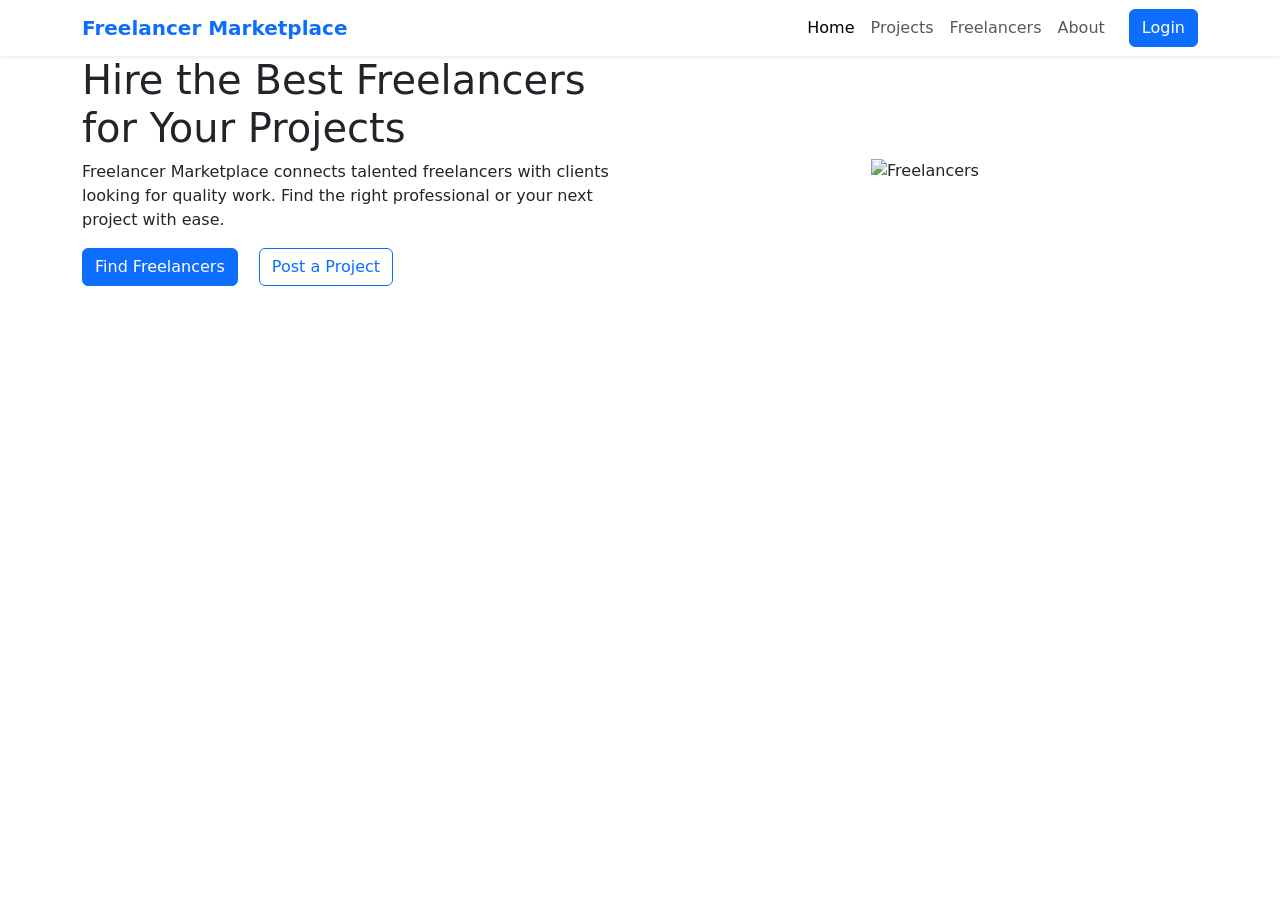
==== templates/index.html @ 06057f22 "Added landing page hero section" ====
<!DOCTYPE html>
<html lang="en">

<head>

    <meta charset="UTF-8">

    <meta name="viewport"
          content="width=device-width, initial-scale=1.0">

    <title>Freelancer Marketplace</title>

    <link href="https://cdn.jsdelivr.net/npm/bootstrap@5.3.3/dist/css/bootstrap.min.css"
          rel="stylesheet">

    <link href="https://fonts.googleapis.com/css2?family=Poppins:wght@300;400;500;600;700&display=swap"
          rel="stylesheet">

    <link rel="stylesheet"
          href="{{ url_for('static', filename='css/style.css') }}">

</head>

<body>

<nav class="navbar navbar-expand-lg navbar-light bg-white shadow-sm">

    <div class="container">

        <a class="navbar-brand fw-bold text-primary"
           href="#">

            Freelancer Marketplace

        </a>

        <button class="navbar-toggler"
                data-bs-toggle="collapse"
                data-bs-target="#navbar">

            <span class="navbar-toggler-icon"></span>

        </button>

        <div class="collapse navbar-collapse"
             id="navbar">

            <ul class="navbar-nav ms-auto align-items-center">

                <li class="nav-item">
                    <a class="nav-link active"
                       href="#">Home</a>
                </li>

                <li class="nav-item">
                    <a class="nav-link"
                       href="#">Projects</a>
                </li>

                <li class="nav-item">
                    <a class="nav-link"
                       href="#">Freelancers</a>
                </li>

                <li class="nav-item">
                    <a class="nav-link"
                       href="#">About</a>
                </li>

                <li class="nav-item ms-3">

                    <a href="#"
                       class="btn btn-primary">

                        Login

                    </a>

                </li>

            </ul>

        </div>

    </div>

</nav>

<section class="hero">

    <div class="container">

        <div class="row align-items-center">


            <div class="col-lg-6">

                <h1>
                    Hire the Best Freelancers for Your Projects
                </h1>

                <p>
                    Freelancer Marketplace connects talented freelancers
                    with clients looking for quality work. Find the right
                    professional or your next project with ease.
                </p>

                <a href="#" class="btn btn-primary me-3">
                    Find Freelancers
                </a>

                <a href="#" class="btn btn-outline-primary">
                    Post a Project
                </a>

            </div>

            <div class="col-lg-6 text-center">

                <img src="https://images.unsplash.com/photo-1522202176988-66273c2fd55f?w=900"
                     class="img-fluid hero-image"
                     alt="Freelancers">

            </div>

        </div>

    </div>

</section>

<script src="https://cdn.jsdelivr.net/npm/bootstrap@5.3.3/dist/js/bootstrap.bundle.min.js"></script>

</body>

</html>
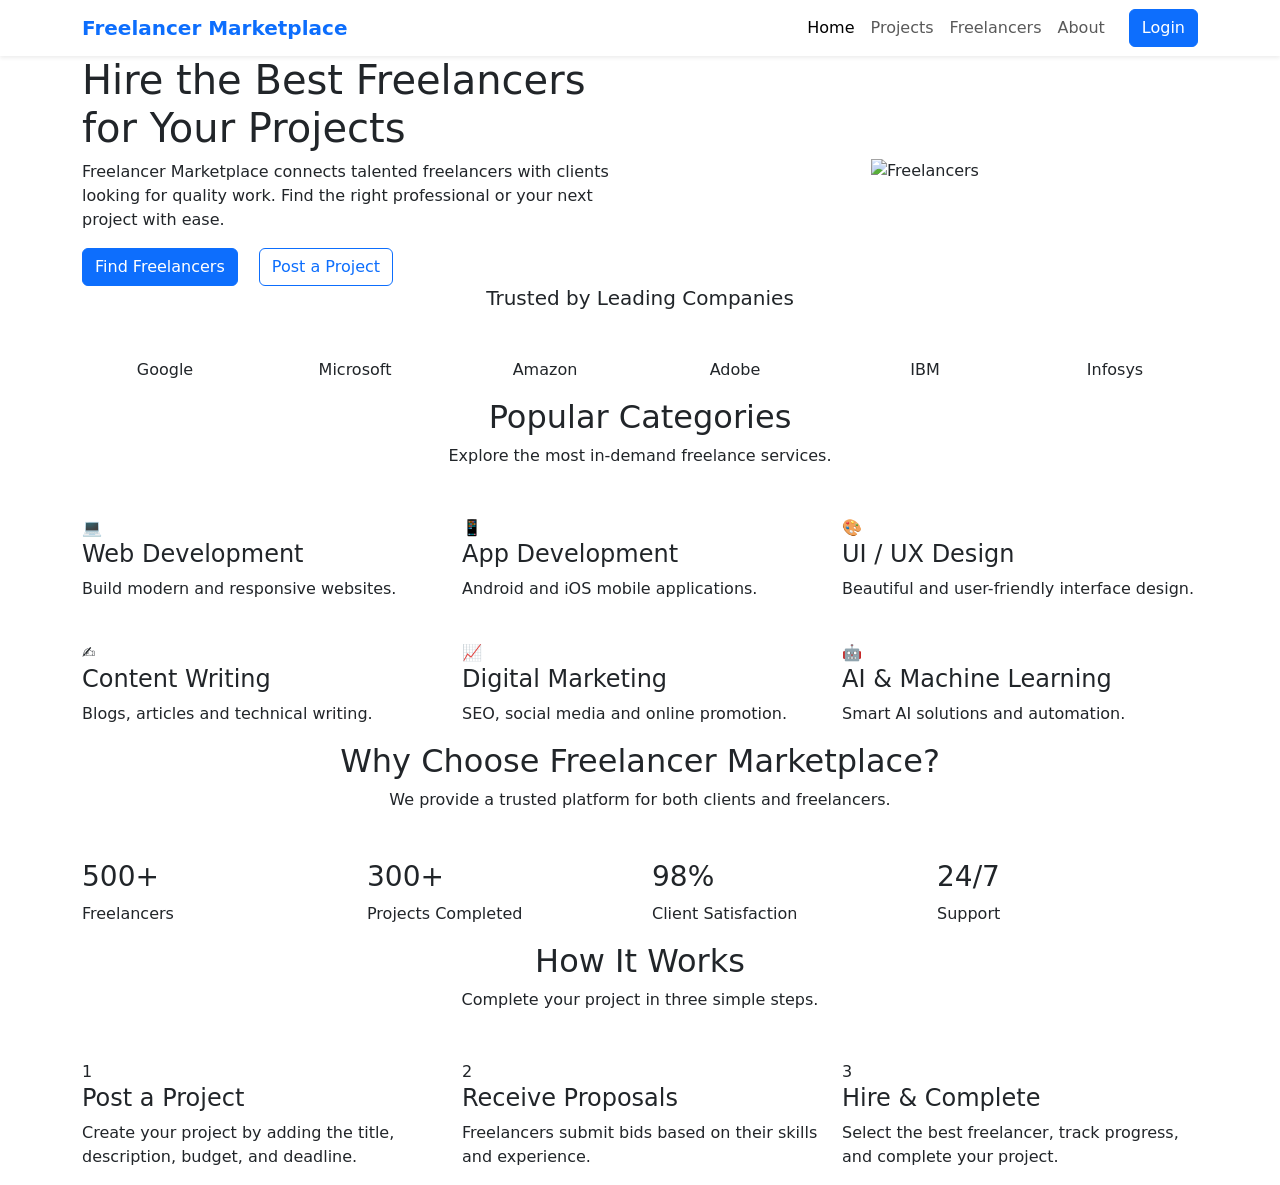
==== commit 4c60d329: "Completed homepage sections including How It Works" ====
--- a/templates/index.html
+++ b/templates/index.html
@@ -129,6 +129,294 @@
 
 </section>
 
+<section class="trusted-companies">
+
+    <div class="container">
+
+        <h5 class="text-center mb-5">
+            Trusted by Leading Companies
+        </h5>
+
+        <div class="row text-center">
+
+            <div class="col-6 col-md-2 mb-3">
+                <div class="company-box">Google</div>
+            </div>
+
+            <div class="col-6 col-md-2 mb-3">
+                <div class="company-box">Microsoft</div>
+            </div>
+
+            <div class="col-6 col-md-2 mb-3">
+                <div class="company-box">Amazon</div>
+            </div>
+
+            <div class="col-6 col-md-2 mb-3">
+                <div class="company-box">Adobe</div>
+            </div>
+
+            <div class="col-6 col-md-2 mb-3">
+                <div class="company-box">IBM</div>
+            </div>
+
+            <div class="col-6 col-md-2 mb-3">
+                <div class="company-box">Infosys</div>
+            </div>
+
+        </div>
+
+    </div>
+
+</section>
+
+<section class="categories">
+
+    <div class="container">
+
+        <div class="text-center mb-5">
+
+            <h2>Popular Categories</h2>
+
+            <p>
+                Explore the most in-demand freelance services.
+            </p>
+
+        </div>
+
+        <div class="row g-4">
+
+            <div class="col-md-4">
+
+                <div class="category-card">
+
+                    <div class="icon">💻</div>
+
+                    <h4>Web Development</h4>
+
+                    <p>
+                        Build modern and responsive websites.
+                    </p>
+
+                </div>
+
+            </div>
+
+            <div class="col-md-4">
+
+                <div class="category-card">
+
+                    <div class="icon">📱</div>
+
+                    <h4>App Development</h4>
+
+                    <p>
+                        Android and iOS mobile applications.
+                    </p>
+
+                </div>
+
+            </div>
+
+            <div class="col-md-4">
+
+                <div class="category-card">
+
+                    <div class="icon">🎨</div>
+
+                    <h4>UI / UX Design</h4>
+
+                    <p>
+                        Beautiful and user-friendly interface design.
+                    </p>
+
+                </div>
+
+            </div>
+
+            <div class="col-md-4">
+
+                <div class="category-card">
+
+                    <div class="icon">✍</div>
+
+                    <h4>Content Writing</h4>
+
+                    <p>
+                        Blogs, articles and technical writing.
+                    </p>
+
+                </div>
+
+            </div>
+
+            <div class="col-md-4">
+
+                <div class="category-card">
+
+                    <div class="icon">📈</div>
+
+                    <h4>Digital Marketing</h4>
+
+                    <p>
+                        SEO, social media and online promotion.
+                    </p>
+
+                </div>
+
+            </div>
+
+            <div class="col-md-4">
+
+                <div class="category-card">
+
+                    <div class="icon">🤖</div>
+
+                    <h4>AI & Machine Learning</h4>
+
+                    <p>
+                        Smart AI solutions and automation.
+                    </p>
+
+                </div>
+
+            </div>
+
+        </div>
+
+    </div>
+
+</section>
+
+<section class="why-us">
+
+    <div class="container">
+
+        <div class="text-center mb-5">
+
+            <h2>Why Choose Freelancer Marketplace?</h2>
+
+            <p>We provide a trusted platform for both clients and freelancers.</p>
+
+        </div>
+
+        <div class="row g-4">
+
+            <div class="col-md-3">
+
+                <div class="feature-box">
+
+                    <h3>500+</h3>
+
+                    <p>Freelancers</p>
+
+                </div>
+
+            </div>
+
+            <div class="col-md-3">
+
+                <div class="feature-box">
+
+                    <h3>300+</h3>
+
+                    <p>Projects Completed</p>
+
+                </div>
+
+            </div>
+
+            <div class="col-md-3">
+
+                <div class="feature-box">
+
+                    <h3>98%</h3>
+
+                    <p>Client Satisfaction</p>
+
+                </div>
+
+            </div>
+
+            <div class="col-md-3">
+
+                <div class="feature-box">
+
+                    <h3>24/7</h3>
+
+                    <p>Support</p>
+
+                </div>
+
+            </div>
+
+        </div>
+
+    </div>
+
+</section>
+
+<section class="how-it-works">
+
+    <div class="container">
+
+        <div class="text-center mb-5">
+
+            <h2>How It Works</h2>
+
+            <p>Complete your project in three simple steps.</p>
+
+        </div>
+
+        <div class="row g-4">
+
+            <div class="col-md-4">
+
+                <div class="step-card">
+
+                    <div class="step-number">1</div>
+
+                    <h4>Post a Project</h4>
+
+                    <p>Create your project by adding the title, description, budget, and deadline.</p>
+
+                </div>
+
+            </div>
+
+            <div class="col-md-4">
+
+                <div class="step-card">
+
+                    <div class="step-number">2</div>
+
+                    <h4>Receive Proposals</h4>
+
+                    <p>Freelancers submit bids based on their skills and experience.</p>
+
+                </div>
+
+            </div>
+
+            <div class="col-md-4">
+
+                <div class="step-card">
+
+                    <div class="step-number">3</div>
+
+                    <h4>Hire & Complete</h4>
+
+                    <p>Select the best freelancer, track progress, and complete your project.</p>
+
+                </div>
+
+            </div>
+
+        </div>
+
+    </div>
+
+</section>
+
 <script src="https://cdn.jsdelivr.net/npm/bootstrap@5.3.3/dist/js/bootstrap.bundle.min.js"></script>
 
 </body>
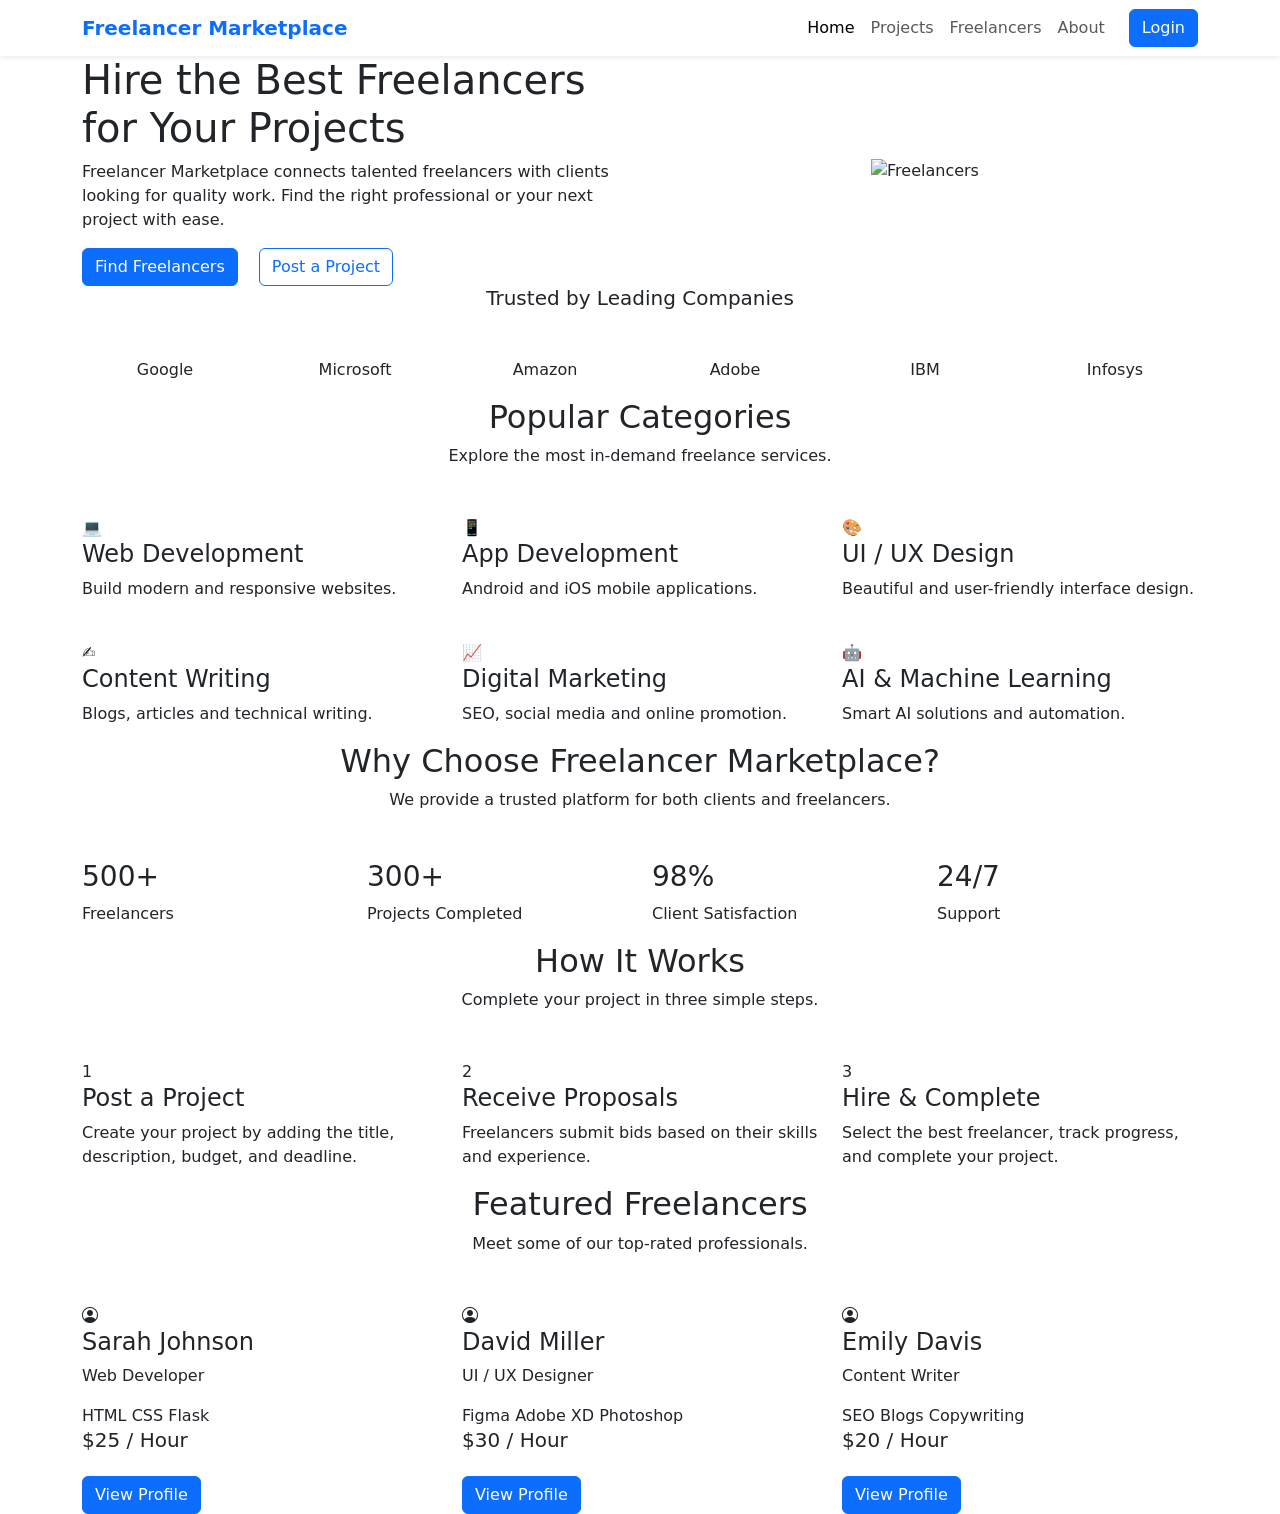
==== commit f91be048: "Added Featured Freelancers section" ====
--- a/templates/index.html
+++ b/templates/index.html
@@ -12,6 +12,8 @@
 
     <link href="https://cdn.jsdelivr.net/npm/bootstrap@5.3.3/dist/css/bootstrap.min.css"
           rel="stylesheet">
+    <link rel="stylesheet"
+href="https://cdn.jsdelivr.net/npm/bootstrap-icons@1.11.3/font/bootstrap-icons.min.css">
 
     <link href="https://fonts.googleapis.com/css2?family=Poppins:wght@300;400;500;600;700&display=swap"
           rel="stylesheet">
@@ -417,6 +419,121 @@
 
 </section>
 
+<section class="featured-freelancers">
+
+    <div class="container">
+
+        <div class="text-center mb-5">
+
+            <h2>Featured Freelancers</h2>
+
+            <p>Meet some of our top-rated professionals.</p>
+
+        </div>
+
+        <div class="row g-4">
+
+            
+
+            <div class="col-md-4">
+
+                <div class="freelancer-card">
+
+                    <i class="bi bi-person-circle profile-icon"></i>
+
+                    <h4>Sarah Johnson</h4>
+
+                    <p class="profession">Web Developer</p>
+
+                    <div class="skills">
+
+                        <span>HTML</span>
+                        <span>CSS</span>
+                        <span>Flask</span>
+
+                    </div>
+
+                    <h5>$25 / Hour</h5>
+
+                    <button class="btn btn-primary mt-3">
+
+                        View Profile
+
+                    </button>
+
+                </div>
+
+            </div>
+
+
+            <div class="col-md-4">
+
+                <div class="freelancer-card">
+
+                    <i class="bi bi-person-circle profile-icon"></i>
+
+                    <h4>David Miller</h4>
+
+                    <p class="profession">UI / UX Designer</p>
+
+                    <div class="skills">
+
+                        <span>Figma</span>
+                        <span>Adobe XD</span>
+                        <span>Photoshop</span>
+
+                    </div>
+
+                    <h5>$30 / Hour</h5>
+
+                    <button class="btn btn-primary mt-3">
+
+                        View Profile
+
+                    </button>
+
+                </div>
+
+            </div>
+
+           
+
+            <div class="col-md-4">
+
+                <div class="freelancer-card">
+
+                    <i class="bi bi-person-circle profile-icon"></i>
+
+                    <h4>Emily Davis</h4>
+
+                    <p class="profession">Content Writer</p>
+
+                    <div class="skills">
+
+                        <span>SEO</span>
+                        <span>Blogs</span>
+                        <span>Copywriting</span>
+
+                    </div>
+
+                    <h5>$20 / Hour</h5>
+
+                    <button class="btn btn-primary mt-3">
+
+                        View Profile
+
+                    </button>
+
+                </div>
+
+            </div>
+
+        </div>
+
+    </div>
+
+</section>
+
 <script src="https://cdn.jsdelivr.net/npm/bootstrap@5.3.3/dist/js/bootstrap.bundle.min.js"></script>
 
 </body>
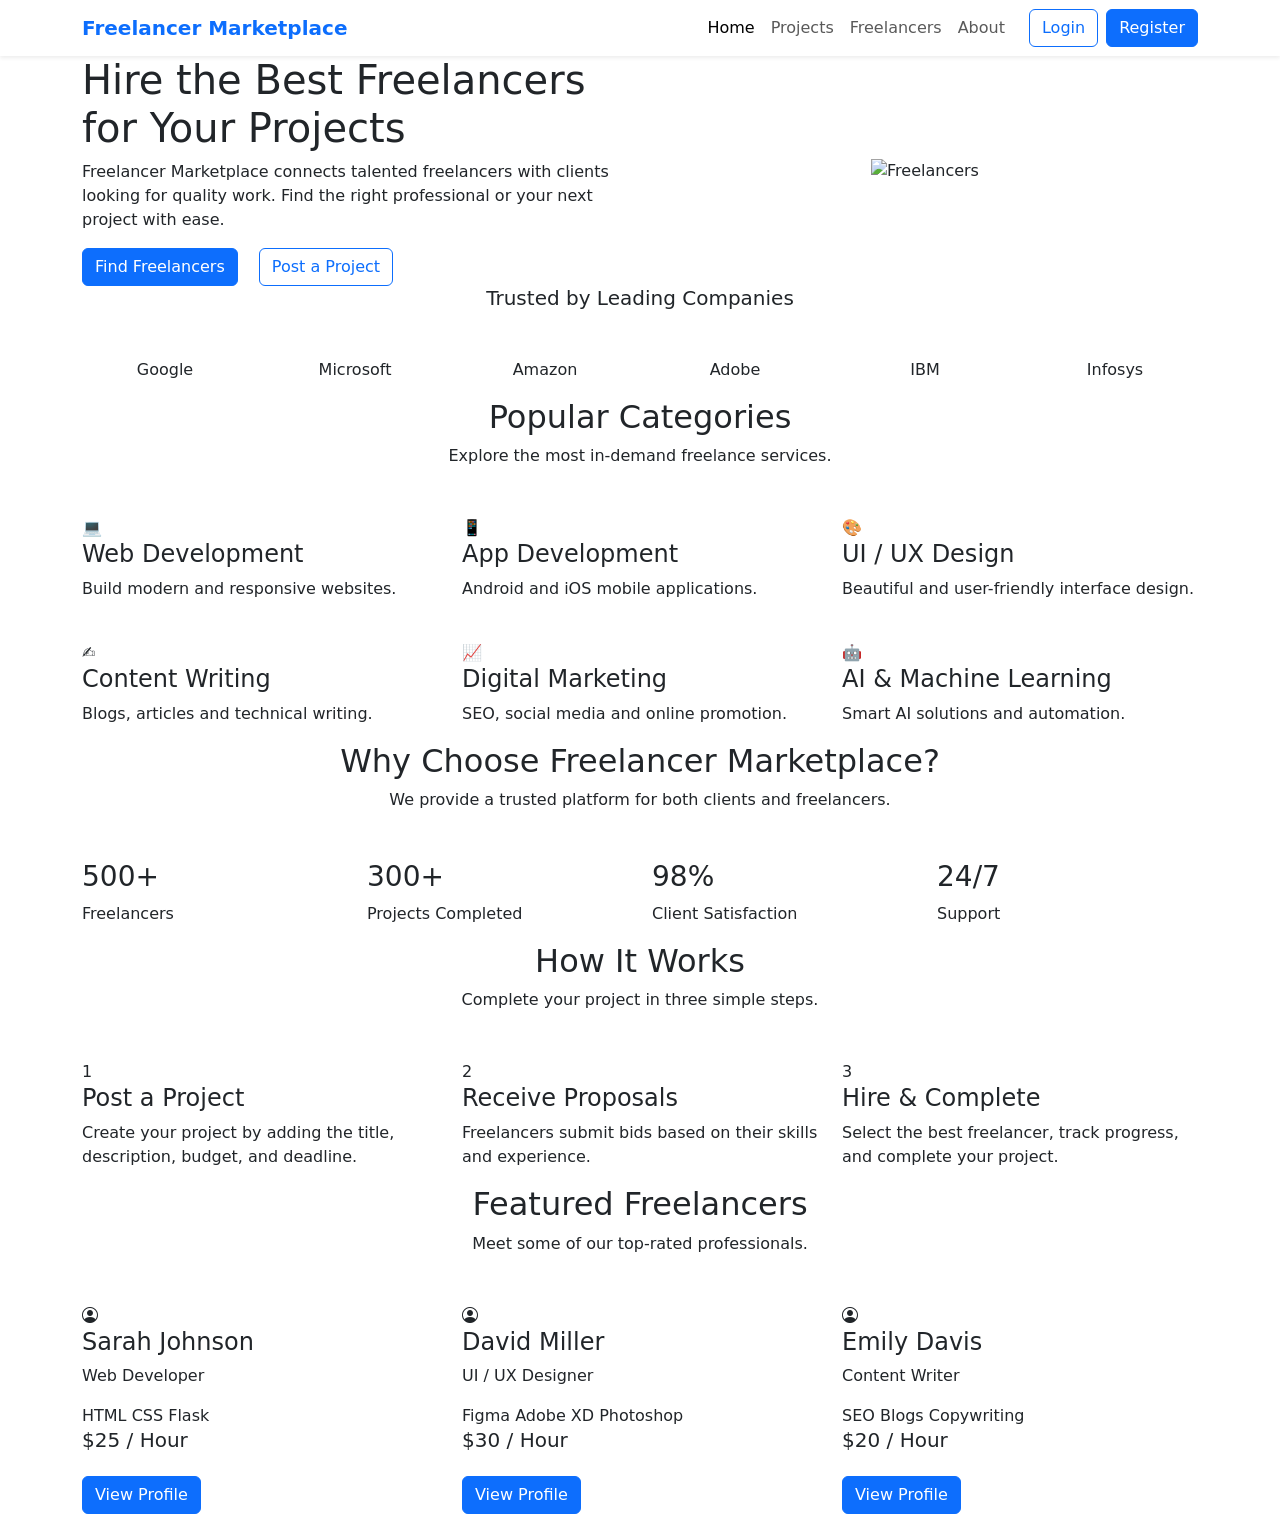
==== commit c0e5b946: "Implemented userregisteration with SQLite database-17/07" ====
--- a/templates/index.html
+++ b/templates/index.html
@@ -71,14 +71,25 @@
 
                 <li class="nav-item ms-3">
 
-                    <a href="#"
-                       class="btn btn-primary">
-
-                        Login
+                    <a href="/login"
+                      class="btn btn-outline-primary me-2">
+
+                         Login
 
                     </a>
 
                 </li>
+
+               <li class="nav-item">
+
+                 <a href="/register"
+                class="btn btn-primary">
+
+                  Register
+
+            </a>
+
+        </li>
 
             </ul>
 
